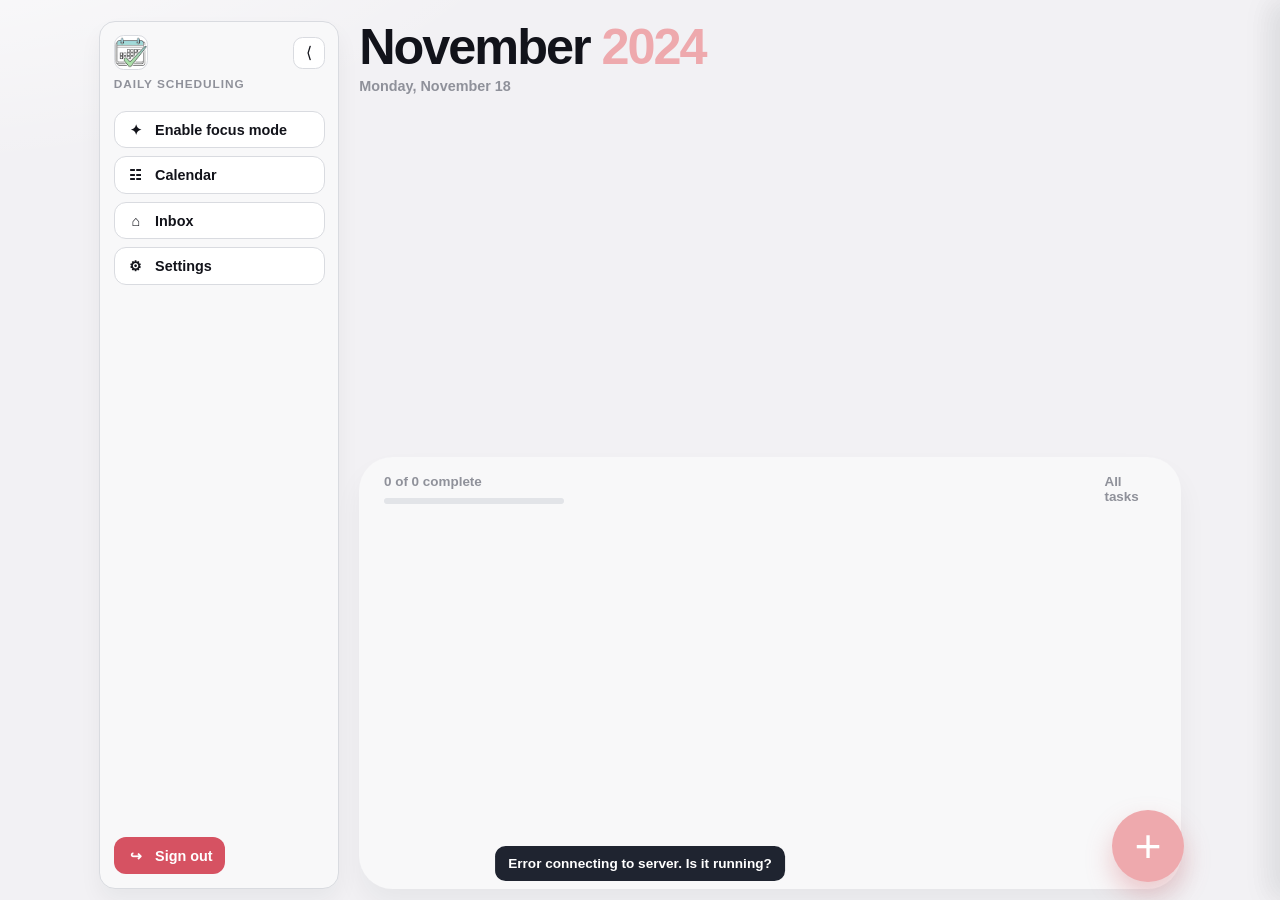
==== pages/index.html @ 512de4cc "Organize project structure and update app routing" ====
<!DOCTYPE html>
<html lang="en">

<head>
  <meta charset="UTF-8" />
  <meta name="viewport" content="width=device-width, initial-scale=1.0" />
  <title>Daily Scheduling</title>
  <link rel="stylesheet" href="/css/styles.css" />
</head>

<body>
  <main class="app" role="application" aria-label="Daily scheduling app">
    <aside class="desktop-sidebar" id="desktop-sidebar" aria-label="Desktop menu">
      <div class="desktop-top">
        <img class="desktop-logo" src="/assets/icons/logo.png" alt="Daily Scheduling logo" />
        <button class="desktop-collapse-btn" id="side-toggle" type="button" aria-label="Toggle sidebar"
          title="Toggle sidebar">
          ⟨
        </button>
      </div>
      <p class="desktop-eyebrow">Daily Scheduling</p>
      <p class="desktop-user" id="desktop-user"></p>
      <div class="desktop-actions">
        <button class="desktop-action" id="side-focus" type="button" title="Focus mode">
          <span class="desktop-action-icon">✦</span>
          <span class="desktop-action-label">Enable focus mode</span>
        </button>
        <button class="desktop-action" id="side-calendar" type="button" title="Calendar">
          <span class="desktop-action-icon">☷</span>
          <span class="desktop-action-label">Calendar</span>
        </button>
        <button class="desktop-action" id="side-inbox" type="button" title="Inbox">
          <span class="desktop-action-icon">⌂</span>
          <span class="desktop-action-label">Inbox</span>
        </button>
        <button class="desktop-action" id="side-settings" type="button" title="Settings">
          <span class="desktop-action-icon">⚙</span>
          <span class="desktop-action-label">Settings</span>
        </button>
      </div>
      <div class="desktop-footer">
        <button class="desktop-action danger" id="side-signout" type="button" title="Sign out">
          <span class="desktop-action-icon">↪</span>
          <span class="desktop-action-label">Sign out</span>
        </button>
      </div>
    </aside>

    <section class="month-strip">
      <div class="title-row">
        <div>
          <h1><span id="month-name">November</span> <span id="month-year" class="accent">2024</span></h1>
          <p class="date-caption" id="date-caption">Monday, November 18</p>
          <div class="auth-row">
            <button class="auth-btn" id="btn-auth" type="button">Sign in with Google</button>
            <span class="auth-user" id="auth-user"></span>
          </div>
        </div>
        <button class="mobile-menu-btn" id="btn-mobile-menu" type="button" aria-label="Open menu">☰</button>
        <nav class="top-actions" aria-label="Top actions">
          <button class="top-btn" id="btn-focus" type="button" aria-label="Toggle focus mode"
            title="Focus mode">✦</button>
          <button class="top-btn" id="btn-calendar" type="button" aria-label="Open calendar panel"
            title="Calendar">☷</button>
          <button class="top-btn" id="btn-inbox" type="button" aria-label="Open inbox panel" title="Inbox">⌂</button>
          <button class="top-btn" id="btn-settings" type="button" aria-label="Open settings panel"
            title="Settings">⚙</button>
        </nav>
      </div>
      <div class="week-row" id="week-row" aria-label="Week days"></div>
    </section>

    <section class="board">
      <header class="board-header">
        <div class="header-info">
          <p id="task-counter">0 of 0 complete</p>
          <div class="progress-bar-bg">
            <div class="progress-bar-fill" id="progress-fill" style="width: 0%"></div>
          </div>
        </div>
        <p id="view-label">All tasks</p>
      </header>

      <div class="quick-list" id="quick-list" aria-label="Pinned tasks"></div>

      <div class="event-list" id="event-list" aria-label="Daily timeline"></div>
      <p class="empty-state" id="empty-state" hidden>No tasks yet. Tap + to add one.</p>
    </section>

    <button class="fab" id="add-task" type="button" aria-label="Add task">+</button>

    <aside class="sheet hidden mobile-menu-sheet" id="mobile-menu" role="dialog" aria-modal="true"
      aria-labelledby="mobile-menu-title">
      <header class="sheet-header">
        <h2 id="mobile-menu-title">Menu</h2>
        <button class="text-btn" id="close-mobile-menu" type="button" aria-label="Close menu">Close</button>
      </header>
      <p class="mobile-user" id="mobile-menu-user"></p>
      <div class="mobile-menu-actions">
        <button class="mobile-menu-action" id="menu-focus" type="button">Focus mode</button>
        <button class="mobile-menu-action" id="menu-calendar" type="button">Calendar</button>
        <button class="mobile-menu-action" id="menu-inbox" type="button">Inbox</button>
        <button class="mobile-menu-action" id="menu-settings" type="button">Settings</button>
        <button class="mobile-menu-action danger" id="menu-signout" type="button">Sign out</button>
      </div>
    </aside>

    <section class="calendar-popover hidden" id="calendar-popover" aria-label="Calendar panel">
      <header>
        <h2>Jump To Day</h2>
        <button class="text-btn" id="close-calendar" type="button">Close</button>
      </header>
      <div class="calendar-jump">
        <label for="jump-date">Pick date</label>
        <input id="jump-date" type="date" />
        <button class="text-btn" id="jump-today" type="button">Today</button>
      </div>
      <div class="calendar-days" id="calendar-days"></div>
    </section>

    <aside class="sheet hidden" id="inbox-sheet" role="dialog" aria-modal="true" aria-labelledby="inbox-title">
      <header class="sheet-header">
        <h2 id="inbox-title">Inbox</h2>
        <button class="text-btn" id="close-inbox" type="button" aria-label="Close inbox">Close</button>
      </header>
      <div class="sheet-content" id="inbox-content"></div>
    </aside>

    <section class="modal hidden" id="settings-modal" role="dialog" aria-modal="true" aria-labelledby="settings-title">
      <header class="modal-header">
        <h2 id="settings-title">Settings</h2>
        <button class="icon-btn" id="close-settings" type="button" aria-label="Close settings">×</button>
      </header>
      <label class="toggle-row" for="compact-toggle">
        <span>Compact timeline</span>
        <input id="compact-toggle" type="checkbox" />
      </label>
      <label class="toggle-row" for="dark-mode-toggle">
        <span>Dark Mode</span>
        <input id="dark-mode-toggle" type="checkbox" />
      </label>
      <div class="modal-actions">
        <button class="secondary" id="clear-completed" type="button">Clear Completed (Day)</button>
        <button class="danger" id="reset-app" type="button">Reset My Data</button>
      </div>
    </section>

    <section class="modal hidden" id="task-modal" role="dialog" aria-modal="true" aria-labelledby="task-modal-title">
      <form id="task-form" novalidate>
        <header class="modal-header">
          <h2 id="task-modal-title">Add Task</h2>
          <button class="icon-btn" id="close-task" type="button" aria-label="Close task form">×</button>
        </header>

        <input id="task-id" type="hidden" />

        <label class="field" for="task-name">
          <span>Task Title</span>
          <input id="task-name" type="text" maxlength="70" required placeholder="Enter task title" />
        </label>

        <div class="field-grid">
          <label class="field" for="task-date">
            <span>Date</span>
            <input id="task-date" type="date" required />
          </label>
          <label class="field" for="task-icon">
            <span>Icon</span>
            <select id="task-icon"></select>
          </label>
        </div>

        <div class="field-grid">
          <label class="field" for="task-start">
            <span>Start</span>
            <input id="task-start" type="time" required />
          </label>
          <label class="field" for="task-end">
            <span>End</span>
            <input id="task-end" type="time" required />
          </label>
        </div>

        <label class="field" for="task-color">
          <span>Color</span>
          <select id="task-color"></select>
        </label>

        <label class="field" for="task-notes">
          <span>Notes (Optional)</span>
          <textarea id="task-notes" rows="3" maxlength="160" placeholder="Add notes"></textarea>
        </label>

        <p class="form-error" id="task-form-error"></p>

        <div class="modal-actions">
          <button class="danger hidden" id="delete-task" type="button">Delete</button>
          <button class="secondary" id="cancel-task" type="button">Cancel</button>
          <button class="primary" id="save-task" type="submit">Save</button>
        </div>
      </form>
    </section>
  </main>

  <div class="backdrop hidden" id="backdrop"></div>
  <div class="toast" id="toast" role="status" aria-live="polite"></div>

  <script src="/js/app.js"></script>
</body>

</html>
---- css/styles.css ----
:root {
  --app-max: 540px;
  --bg: #f2f1f4;
  --panel: #f8f8f9;
  --text: #12131a;
  --muted: #8f919a;
  --line: #e2e4e8;
  --coral: #eea9ad;
  --coral-soft: #f7dde0;
  --blue: #6f91b3;
  --blue-soft: #d9e7f4;
  --ink-blue: #2e5d8a;
  --green: #95bf79;
  --green-soft: #e7f2de;
  --plum: #9b4f75;
  --plum-soft: #f2deea;
  --cloud: #eceff2;
  --border: #d9dbe0;
  --shadow-color: rgba(26, 30, 38, 0.05);
}

.dark-mode {
  --bg: #12131a;
  --panel: #1c1e26;
  --text: #e2e4e8;
  --muted: #8f919a;
  --line: #2e3038;
  --coral: #e57373;
  /* Slightly brighter for dark mode */
  --coral-soft: #3e2729;
  --blue: #64b5f6;
  --blue-soft: #1a2733;
  --ink-blue: #90caf9;
  --green: #81c784;
  --green-soft: #1e3322;
  --plum: #ba68c8;
  --plum-soft: #331e28;
  --cloud: #23252e;
  --border: #2e3038;
  --shadow-color: rgba(0, 0, 0, 0.3);
}

* {
  box-sizing: border-box;
}

@keyframes fadeIn {
  from {
    opacity: 0;
  }

  to {
    opacity: 1;
  }
}

@keyframes slideInUp {
  from {
    opacity: 0;
    transform: translateY(10px);
  }

  to {
    opacity: 1;
    transform: translateY(0);
  }
}

@keyframes slideInRight {
  from {
    opacity: 0;
    transform: translateX(10px);
  }

  to {
    opacity: 1;
    transform: translateX(0);
  }
}

html,
body {
  height: 100%;
}

body {
  margin: 0;
  display: flex;
  justify-content: center;
  color: var(--text);
  background: var(--bg);
  /* Optional: Add a subtle gradient only in light mode if desired, or use a variable for the gradient */
  background-image: var(--bg-image, radial-gradient(84rem 38rem at -12% -18%, #ffffff 0%, transparent 55%), radial-gradient(45rem 30rem at 130% -10%, #f9e8ea 0%, transparent 56%));
  font-family: "Avenir Next", "SF Pro Display", "Trebuchet MS", sans-serif;
  transition: background 0.3s ease, color 0.3s ease;
}

.dark-mode body {
  --bg-image: none;
}

.app {
  width: min(100%, var(--app-max));
  min-height: 100dvh;
  padding: clamp(1rem, 3vw, 1.3rem) clamp(0.75rem, 3vw, 1.2rem) 6rem;
  position: relative;
}

.desktop-sidebar {
  display: none;
}

.desktop-top {
  display: flex;
  align-items: center;
  justify-content: space-between;
  gap: 0.6rem;
  margin-bottom: 0.45rem;
}

.desktop-logo {
  width: 2.15rem;
  height: 2.15rem;
  object-fit: contain;
  border-radius: 0.6rem;
  background: #fff;
  border: 1px solid var(--border);
}

.desktop-collapse-btn {
  width: 2rem;
  height: 2rem;
  border: 1px solid var(--border);
  border-radius: 0.6rem;
  background: #fff;
  color: var(--text);
  font: inherit;
  font-size: 1rem;
  line-height: 1;
  cursor: pointer;
}

.desktop-eyebrow {
  margin: 0;
  font-size: 0.74rem;
  letter-spacing: 0.08em;
  text-transform: uppercase;
  color: var(--muted);
  font-weight: 700;
}

.desktop-user {
  margin: 0.45rem 0 0.8rem;
  color: var(--text);
  font-size: 0.9rem;
  font-weight: 700;
  overflow-wrap: anywhere;
}

.desktop-actions {
  display: grid;
  gap: 0.52rem;
}

.desktop-action {
  border: 1px solid var(--border);
  border-radius: 0.75rem;
  padding: 0.6rem 0.72rem;
  background: #fff;
  color: var(--text);
  text-align: left;
  font: inherit;
  font-size: 0.9rem;
  font-weight: 700;
  cursor: pointer;
  display: flex;
  align-items: center;
  gap: 0.6rem;
}

.desktop-action-icon {
  width: 1.2rem;
  display: inline-flex;
  justify-content: center;
  flex: 0 0 auto;
}

.desktop-action-label {
  display: inline;
}

.desktop-action.active {
  border-color: var(--coral);
  background: var(--coral-soft);
}

.desktop-action.danger {
  border-color: transparent;
  background: #d65262;
  color: #fff;
}

.desktop-action:disabled {
  opacity: 0.45;
  cursor: not-allowed;
}

.desktop-footer {
  margin-top: auto;
  padding-top: 0.55rem;
}

.month-strip {
  margin-bottom: 0.9rem;
}

.title-row {
  display: flex;
  align-items: start;
  justify-content: space-between;
  gap: 0.8rem;
}

h1 {
  margin: 0;
  font-size: clamp(2rem, 8vw, 3.15rem);
  line-height: 1.02;
  letter-spacing: -0.04em;
  font-weight: 800;
}

h1 .accent {
  color: var(--coral);
  font-weight: 700;
}

.date-caption {
  margin: 0.35rem 0 0;
  color: var(--muted);
  font-size: 0.9rem;
  font-weight: 600;
}

.auth-row {
  display: none;
}

.auth-btn {
  border: 1px solid var(--border);
  border-radius: 999px;
  background: #fff;
  color: var(--text);
  font: inherit;
  font-size: 0.75rem;
  font-weight: 700;
  padding: 0.28rem 0.72rem;
  cursor: pointer;
}

.auth-user {
  font-size: 0.78rem;
  color: var(--muted);
  font-weight: 600;
  max-width: 14rem;
  overflow: hidden;
  text-overflow: ellipsis;
  white-space: nowrap;
}

.top-actions {
  display: none;
}

.mobile-menu-btn {
  display: none;
  width: 2.3rem;
  height: 2.3rem;
  border-radius: 50%;
  border: 0;
  background: transparent;
  color: var(--coral);
  font-size: 1.35rem;
  line-height: 1;
  cursor: pointer;
}

.mobile-menu-btn.active {
  background: rgba(238, 169, 173, 0.18);
}

.top-btn {
  width: 2.3rem;
  height: 2.3rem;
  border-radius: 50%;
  border: 0;
  background: transparent;
  color: var(--coral);
  font-size: 1.25rem;
  cursor: pointer;
}

.top-btn:hover,
.top-btn.active {
  background: rgba(238, 169, 173, 0.18);
}

.week-row {
  margin-top: 0.75rem;
  display: grid;
  grid-template-columns: repeat(7, minmax(0, 1fr));
  gap: 0.25rem;
}

.day-btn {
  border: 0;
  background: transparent;
  color: var(--text);
  font: inherit;
  cursor: pointer;
  display: grid;
  justify-items: center;
  gap: 0.25rem;
  padding: 0.2rem 0;
}

.day-btn .weekday {
  font-size: 0.85rem;
  color: var(--muted);
}

.day-btn .date {
  width: 2.55rem;
  height: 2.55rem;
  border-radius: 50%;
  box-shadow: 0 4px 12px rgba(0, 0, 0, 0.15);
  transition: transform 0.2s ease, background 0.2s ease;
}

.day-btn:active .date {
  transform: scale(0.92);
}

.day-btn.active .date {
  background: var(--coral);
  color: #fff;
}

.board {
  background: var(--panel);
  border-radius: 2.1rem;
  padding: 1.05rem 0.2rem 1.4rem;
  box-shadow: 0 16px 28px var(--shadow-color);
  transition: background 0.3s ease, box-shadow 0.3s ease;
}

.board-header {
  display: flex;
  justify-content: space-between;
  align-items: center;
  padding: 0 1rem 0.55rem;
}

.header-info {
  display: flex;
  flex-direction: column;
  gap: 0.35rem;
  width: 100%;
}

.board-header p {
  margin: 0;
  font-size: 0.84rem;
  color: var(--muted);
  font-weight: 600;
}

.progress-bar-bg {
  width: 100%;
  height: 0.4rem;
  background: var(--line);
  border-radius: 1rem;
  overflow: hidden;
  margin-top: 0.2rem;
  max-width: 180px;
}

.progress-bar-fill {
  height: 100%;
  background: var(--coral);
  border-radius: 1rem;
  transition: width 0.4s cubic-bezier(0.25, 0.8, 0.25, 1);
}

.quick-list {
  display: flex;
  gap: 0.8rem;
  overflow-x: auto;
  padding: 0 0.8rem 1rem;
}

.quick-list::-webkit-scrollbar {
  display: none;
}

.quick-card {
  min-width: 6rem;
  flex: 0 0 auto;
  position: relative;
  display: flex;
  flex-direction: column;
  align-items: center;
}

.quick-day-label {
  position: absolute;
  top: -0.2rem;
  right: -0.2rem;
  background: var(--text);
  color: var(--bg);
  font-size: 0.65rem;
  font-weight: 800;
  padding: 0.15rem 0.4rem;
  border-radius: 0.8rem;
  box-shadow: 0 2px 6px rgba(0, 0, 0, 0.1);
  z-index: 2;
}

.quick-icon {
  width: 4.15rem;
  height: 4.15rem;
  border-radius: 50%;
  border: 0;
  display: grid;
  place-items: center;
  font-size: 1.65rem;
  color: #fff;
  cursor: pointer;
  transition: transform 0.2s cubic-bezier(0.34, 1.56, 0.64, 1), box-shadow 0.2s ease;
}

.quick-icon:hover {
  transform: translateY(-4px) scale(1.05);
  box-shadow: 0 8px 16px rgba(0, 0, 0, 0.15);
}

.quick-icon:active {
  transform: translateY(-2px) scale(1.02);
}

.quick-icon.coral {
  background: var(--coral);
}

.quick-icon.blue {
  background: var(--blue);
}

.quick-icon.green {
  background: var(--green);
}

.quick-icon.ink-blue {
  background: var(--ink-blue);
}

.quick-icon.plum {
  background: var(--plum);
}

.quick-icon.gray {
  background: #c6c9cf;
}

.quick-card p {
  margin: 0.5rem 0 0;
  font-size: 0.85rem;
  line-height: 1.2;
  font-weight: 700;
  transition: color 0.2s ease;
}

.quick-card:hover p {
  color: var(--coral);
}

.event-list {
  display: grid;
  gap: 0;
  padding-right: 0.15rem;
}

.event {
  display: grid;
  grid-template-columns: minmax(4.3rem, 5.2rem) minmax(4.8rem, 5.7rem) 1fr 2.5rem;
  column-gap: 0.25rem;
  align-items: center;
  min-height: var(--row-h, 8.5rem);
  animation: slideInUp 0.3s ease-out backwards;
  transition: all 0.3s cubic-bezier(0.25, 0.8, 0.25, 1);
}

.event.short {
  --row-h: 8.2rem;
}

.event.medium {
  --row-h: 10rem;
}

.event.long {
  --row-h: 12.6rem;
}

.event.xl {
  --row-h: 18.5rem;
}

.event-list.compact .event.short {
  --row-h: 6.4rem;
}

.event-list.compact .event.medium {
  --row-h: 7.4rem;
}

.event-list.compact .event.long {
  --row-h: 9.2rem;
}

.event-list.compact .event.xl {
  --row-h: 13rem;
}

.time-stack {
  height: 100%;
  padding-left: 0.25rem;
  display: flex;
  flex-direction: column;
  justify-content: space-between;
  color: var(--muted);
  font-size: 0.87rem;
  font-weight: 500;
}

.time-stack strong {
  color: var(--text);
  font-weight: 800;
}

.track {
  height: 100%;
  position: relative;
  display: flex;
  align-items: center;
  justify-content: center;
}

.track::before {
  content: "";
  position: absolute;
  left: 50%;
  top: -0.45rem;
  bottom: -0.45rem;
  width: 0.2rem;
  border-radius: 999px;
  background: var(--line);
  transform: translateX(-50%);
}

.event:first-child .track::before {
  top: 50%;
}

.event:last-child .track::before {
  bottom: 50%;
}

.task-node {
  width: var(--node-w, 4.6rem);
  height: var(--node-h, 4.6rem);
  border-radius: var(--node-r, 50%);
  position: relative;
  z-index: 1;
  display: grid;
  place-items: center;
  font-size: 1.8rem;
  font-weight: 700;
  box-shadow: 0 8px 20px -4px var(--shadow-color);
  transition: transform 0.2s cubic-bezier(0.34, 1.56, 0.64, 1), box-shadow 0.2s ease;
}

.task-node.circle {
  --node-w: 4.5rem;
  --node-h: 4.5rem;
  --node-r: 50%;
}

.task-node.medium-capsule {
  --node-w: 4.5rem;
  --node-h: 7.7rem;
  --node-r: 2.3rem;
}

.task-node.long-capsule {
  --node-w: 4.5rem;
  --node-h: 11.2rem;
  --node-r: 2.3rem;
}

.task-node.xl-capsule {
  --node-w: 4.5rem;
  --node-h: 16.2rem;
  --node-r: 2.3rem;
}

.event-list.compact .task-node.circle {
  --node-w: 3.55rem;
  --node-h: 3.55rem;
}

.event-list.compact .task-node.medium-capsule {
  --node-w: 3.55rem;
  --node-h: 5.4rem;
}

.event-list.compact .task-node.long-capsule {
  --node-w: 3.55rem;
  --node-h: 7.25rem;
}

.event-list.compact .task-node.xl-capsule {
  --node-w: 3.55rem;
  --node-h: 10.7rem;
}

.task-node[data-color="coral"] {
  background: var(--coral-soft);
  color: #b35d67;
}

.task-node[data-color="blue"] {
  background: linear-gradient(180deg, #7395b7 0%, #6d8db0 60%, #e9edf2 61%, #e9edf2 100%);
  color: #ffffff;
}

.task-node[data-color="ink-blue"] {
  background: var(--blue-soft);
  color: var(--ink-blue);
}

.task-node[data-color="green"] {
  background: var(--green-soft);
  color: var(--green);
}

.task-node[data-color="plum"] {
  background: var(--plum-soft);
  color: var(--plum);
}

.task-node[data-color="gray"] {
  background: var(--cloud);
  color: #8490a0;
}

.details {
  align-self: center;
  display: grid;
  gap: 0.1rem;
  min-width: 0;
}

.details .meta {
  margin: 0;
  font-size: 0.9rem;
  color: var(--muted);
  font-weight: 500;
}

.details h2 {
  margin: 0;
  font-size: clamp(1rem, 3.3vw, 1.05rem);
  line-height: 1.2;
  letter-spacing: -0.01em;
  overflow-wrap: anywhere;
}

.task-note {
  margin: 0.22rem 0 0;
  font-size: 0.8rem;
  color: var(--muted);
  overflow: hidden;
  text-overflow: ellipsis;
  white-space: nowrap;
}

.task-tools {
  margin-top: 0.32rem;
  display: flex;
  gap: 0.45rem;
}

.tool-btn {
  border: 0;
  background: transparent;
  color: #73757e;
  font-size: 0.78rem;
  font-weight: 700;
  padding: 0;
  cursor: pointer;
}

.tool-btn:hover {
  color: var(--ink-blue);
}

.status-ring {
  width: 2.05rem;
  height: 2.05rem;
  border-radius: 50%;
  border: 0.16rem solid var(--line);
  background: transparent;
  cursor: pointer;
  justify-self: center;
  position: relative;
}

.status-ring[data-color="coral"] {
  border-color: var(--coral);
}

.status-ring[data-color="blue"] {
  border-color: var(--blue);
}

.status-ring[data-color="ink-blue"] {
  border-color: var(--ink-blue);
}

.status-ring[data-color="green"] {
  border-color: var(--green);
}

.status-ring[data-color="plum"] {
  border-color: var(--plum);
}

.status-ring[data-color="gray"] {
  border-color: #9ea7b2;
}

.status-ring.is-complete {
  background: currentColor;
}

.status-ring[data-color="coral"].is-complete {
  color: var(--coral);
}

.status-ring[data-color="blue"].is-complete {
  color: var(--blue);
}

.status-ring[data-color="ink-blue"].is-complete {
  color: var(--ink-blue);
}

.status-ring[data-color="green"].is-complete {
  color: var(--green);
}

.status-ring[data-color="plum"].is-complete {
  color: var(--plum);
}

.status-ring[data-color="gray"].is-complete {
  color: #9ea7b2;
}

.status-ring.is-complete::after {
  content: "";
  position: absolute;
  inset: 0.36rem;
  border-radius: 50%;
  background: var(--panel);
}

.event.done .details h2 {
  text-decoration: line-through;
  color: #7d7f88;
}

.event.done .details .meta,
.event.done .task-note {
  color: #b1b3ba;
}

.empty-state {
  margin: 3rem 0 1rem;
  text-align: center;
  color: var(--muted);
  font-weight: 600;
  padding: 2rem;
  background: rgba(255, 255, 255, 0.03);
  border-radius: 1rem;
  border: 2px dashed var(--line);
}

.fab {
  width: 4.5rem;
  height: 4.5rem;
  border-radius: 50%;
  border: 0;
  background: var(--coral);
  color: #fff;
  font-size: 2.9rem;
  line-height: 1;
  cursor: pointer;
  position: fixed;
  right: max(1rem, calc((100vw - min(100vw, var(--app-max))) / 2 + 1rem));
  bottom: 1.1rem;
  box-shadow: 0 13px 26px rgba(211, 115, 123, 0.36);
  /* Keep colored shadow for FAB */
  transition: transform 0.2s ease, box-shadow 0.2s ease;
}

.calendar-popover {
  position: absolute;
  right: 0.6rem;
  top: clamp(5.8rem, 21vw, 7.3rem);
  width: min(21rem, calc(100% - 1rem));
  padding: 0.85rem 0.8rem;
  border-radius: 1rem;
  background: #ffffff;
  border: 1px solid var(--border);
  box-shadow: 0 18px 30px var(--shadow-color);
  z-index: 24;
  animation: fadeIn 0.15s ease-out;
  transform-origin: top right;
  transition: transform 0.2s ease, opacity 0.2s ease;
}

.calendar-popover.hidden {
  display: none;
  /* simple helper, app.js toggles class hidden */
}

.calendar-popover header {
  display: flex;
  justify-content: space-between;
  align-items: center;
  margin-bottom: 0.6rem;
}

.calendar-jump {
  display: grid;
  grid-template-columns: 1fr auto;
  gap: 0.5rem 0.6rem;
  align-items: center;
  margin-bottom: 0.7rem;
}

.calendar-jump label {
  font-size: 0.8rem;
  color: var(--muted);
  font-weight: 600;
}

.calendar-jump input {
  border: 1px solid var(--border);
  border-radius: 0.7rem;
  padding: 0.45rem 0.55rem;
  font: inherit;
  grid-column: 1 / 2;
}

.calendar-jump .text-btn {
  grid-column: 2 / 3;
  justify-self: end;
}

.calendar-popover h2 {
  margin: 0;
  font-size: 1rem;
}

.calendar-days {
  display: grid;
  gap: 0.42rem;
}

.calendar-day-btn {
  border: 1px solid var(--border);
  border-radius: 0.72rem;
  padding: 0.54rem 0.6rem;
  background: #fff;
  color: var(--text);
  display: flex;
  justify-content: space-between;
  align-items: center;
  font-weight: 600;
  cursor: pointer;
}

.calendar-day-btn.active {
  border-color: var(--coral);
  background: var(--coral-soft);
}

.calendar-day-btn span {
  color: var(--muted);
  font-size: 0.78rem;
  font-weight: 500;
}

.sheet {
  position: fixed;
  top: 0;
  right: 0;
  width: min(24rem, 92vw);
  height: 100dvh;
  background: #fff;
  padding: 1rem;
  border-left: 1px solid var(--border);
  box-shadow: -12px 0 28px var(--shadow-color);
  z-index: 45;
  overflow-y: auto;
  transition: transform 0.3s cubic-bezier(0.16, 1, 0.3, 1);
  transform: translateX(0);
}

.sheet.hidden {
  transform: translateX(100%);
  display: block !important;
  /* Override display:none from generic hidden class if present, rely on transform */
}

.sheet-header {
  display: flex;
  justify-content: space-between;
  align-items: center;
  margin-bottom: 0.8rem;
}

.sheet-header h2 {
  margin: 0;
  font-size: 1.1rem;
}

.sheet-content h3 {
  font-size: 0.92rem;
  margin: 0.9rem 0 0.4rem;
}

.sheet-content ul {
  margin: 0;
  padding: 0;
  list-style: none;
  display: grid;
  gap: 0.4rem;
}

.sheet-content li {
  border: 1px solid var(--border);
  border-radius: 0.7rem;
  padding: 0.5rem 0.6rem;
  font-size: 0.88rem;
}

.sheet-summary {
  margin: 0;
  color: var(--muted);
  font-size: 0.88rem;
}

.mobile-menu-sheet {
  width: min(20rem, 90vw);
}

.mobile-user {
  margin: 0 0 0.75rem;
  color: var(--muted);
  font-size: 0.85rem;
  font-weight: 600;
  overflow-wrap: anywhere;
}

.mobile-menu-actions {
  display: grid;
  gap: 0.5rem;
}

.mobile-menu-action {
  border: 1px solid var(--border);
  border-radius: 0.72rem;
  padding: 0.65rem 0.72rem;
  background: #fff;
  color: var(--text);
  text-align: left;
  font: inherit;
  font-size: 0.92rem;
  font-weight: 700;
  cursor: pointer;
}

.mobile-menu-action.danger {
  border-color: transparent;
  background: #d65262;
  color: #fff;
}

.mobile-menu-action:disabled {
  opacity: 0.45;
  cursor: not-allowed;
}

.modal {
  position: fixed;
  left: 50%;
  top: 50%;
  transform: translate(-50%, -50%);
  width: min(27rem, 92vw);
  max-height: 90dvh;
  overflow-y: auto;
  background: #fff;
  border-radius: 1.1rem;
  border: 1px solid var(--border);
  padding: 0.95rem;
  padding: 0.95rem;
  z-index: 50;
  transition: opacity 0.2s ease, transform 0.2s ease;
  transform: translate(-50%, -50%) scale(1);
  opacity: 1;
}

.modal.hidden {
  display: block !important;
  pointer-events: none;
  opacity: 0;
  transform: translate(-50%, -48%) scale(0.96);
}

.modal-header {
  display: flex;
  justify-content: space-between;
  align-items: center;
  margin-bottom: 0.75rem;
}

.modal-header h2 {
  margin: 0;
  font-size: 1.1rem;
}

.field {
  display: grid;
  gap: 0.35rem;
  margin-bottom: 0.6rem;
}

.field span {
  font-size: 0.82rem;
  color: var(--muted);
  font-weight: 600;
}

.field input,
.field select,
.field textarea {
  width: 100%;
  border: 1px solid var(--border);
  border-radius: 0.68rem;
  background: #fff;
  font: inherit;
  color: var(--text);
  padding: 0.58rem 0.64rem;
}

.field textarea {
  resize: vertical;
  min-height: 4rem;
}

.field-grid {
  display: grid;
  grid-template-columns: 1fr 1fr;
  gap: 0.55rem;
}

.toggle-row {
  margin-bottom: 0.8rem;
  padding: 0.5rem 0.65rem;
  border: 1px solid var(--border);
  border-radius: 0.72rem;
  display: flex;
  justify-content: space-between;
  align-items: center;
  font-weight: 600;
}

.toggle-row input {
  width: 1.1rem;
  height: 1.1rem;
}

.modal-actions {
  display: flex;
  justify-content: flex-end;
  gap: 0.55rem;
  flex-wrap: wrap;
}

.modal-actions button,
.text-btn,
.icon-btn {
  border: 1px solid var(--border);
  border-radius: 0.7rem;
  padding: 0.48rem 0.7rem;
  background: #fff;
  color: var(--text);
  font: inherit;
  font-weight: 600;
  cursor: pointer;
}

.icon-btn {
  width: 2rem;
  height: 2rem;
  padding: 0;
  border-radius: 50%;
}

.text-btn {
  padding: 0.32rem 0.55rem;
}

.modal-actions .primary {
  border-color: transparent;
  background: var(--ink-blue);
  color: #fff;
}

.modal-actions .secondary {
  background: #f4f6f8;
}

.modal-actions .danger {
  border-color: transparent;
  background: #d65262;
  color: #fff;
}

.form-error {
  margin: 0.1rem 0 0.6rem;
  min-height: 1rem;
  color: #c03a49;
  font-size: 0.82rem;
  font-weight: 600;
}

.backdrop {
  position: fixed;
  inset: 0;
  background: rgba(19, 20, 25, 0.4);
  backdrop-filter: blur(4px);
  -webkit-backdrop-filter: blur(4px);
  z-index: 40;
}

.toast {
  position: fixed;
  left: 50%;
  bottom: 1.2rem;
  transform: translateX(-50%) translateY(140%);
  background: #1f2430;
  color: #fff;
  padding: 0.62rem 0.82rem;
  border-radius: 0.66rem;
  font-size: 0.85rem;
  font-weight: 600;
  z-index: 70;
  transition: transform 180ms ease;
}

.toast.show {
  transform: translateX(-50%) translateY(0);
}

.hidden {
  display: none !important;
}

* {
  animation: none !important;
  transition: none !important;
}

@media (min-width: 860px) {
  :root {
    --app-max: 760px;
  }

  .app {
    padding-left: 1.5rem;
    padding-right: 1.5rem;
  }

  .board {
    padding-left: 0.55rem;
    padding-right: 0.55rem;
  }

  .event {
    grid-template-columns: 5rem 6rem 1fr 2.9rem;
  }

  .details h2 {
    font-size: 1.15rem;
  }
}

@media (min-width: 1080px) {
  :root {
    --app-max: 1120px;
  }

  .app {
    display: grid;
    grid-template-columns: 240px minmax(0, 1fr);
    column-gap: 1.25rem;
    align-content: start;
    padding-left: 1.2rem;
    padding-right: 1.2rem;
  }

  .desktop-sidebar {
    display: block;
    grid-column: 1;
    grid-row: 1 / span 2;
    align-self: start;
    position: sticky;
    top: 1rem;
    background: var(--panel);
    border: 1px solid var(--border);
    border-radius: 1rem;
    padding: 0.85rem;
    box-shadow: 0 12px 22px var(--shadow-color);
    min-height: calc(100dvh - 2rem);
    display: flex;
    flex-direction: column;
  }

  .month-strip,
  .board {
    grid-column: 2;
  }

  .app.sidebar-collapsed {
    grid-template-columns: 88px minmax(0, 1fr);
  }

  .app.sidebar-collapsed .desktop-sidebar {
    align-items: center;
    padding-left: 0.55rem;
    padding-right: 0.55rem;
  }

  .app.sidebar-collapsed .desktop-top {
    flex-direction: column;
    width: 100%;
  }

  .app.sidebar-collapsed .desktop-eyebrow,
  .app.sidebar-collapsed .desktop-user,
  .app.sidebar-collapsed .desktop-action-label {
    display: none;
  }

  .app.sidebar-collapsed .desktop-action {
    justify-content: center;
    padding-left: 0.5rem;
    padding-right: 0.5rem;
  }

  .app.sidebar-collapsed .desktop-footer {
    width: 100%;
  }
}

@media (max-width: 460px) {
  .mobile-menu-btn {
    width: 2.1rem;
    height: 2.1rem;
    font-size: 1.2rem;
  }

  .event {
    grid-template-columns: 4.05rem 4.65rem 1fr 2.3rem;
  }

  .time-stack {
    font-size: 0.78rem;
  }

  .details .meta {
    font-size: 0.81rem;
  }

  .status-ring {
    width: 1.85rem;
    height: 1.85rem;
  }

  .task-node.circle {
    --node-w: 4.05rem;
    --node-h: 4.05rem;
  }

  .task-node.medium-capsule {
    --node-w: 4.05rem;
    --node-h: 7rem;
  }

  .task-node.long-capsule {
    --node-w: 4.05rem;
    --node-h: 10.3rem;
  }

  .task-node.xl-capsule {
    --node-w: 4.05rem;
    --node-h: 14.8rem;
  }
}

@media (max-width: 1079px) {
  .mobile-menu-btn {
    display: grid;
    place-items: center;
  }
}

@media (max-width: 350px) {
  .day-btn .weekday {
    font-size: 0.74rem;
  }

  .day-btn .date {
    width: 2.2rem;
    height: 2.2rem;
    font-size: 0.95rem;
  }
}
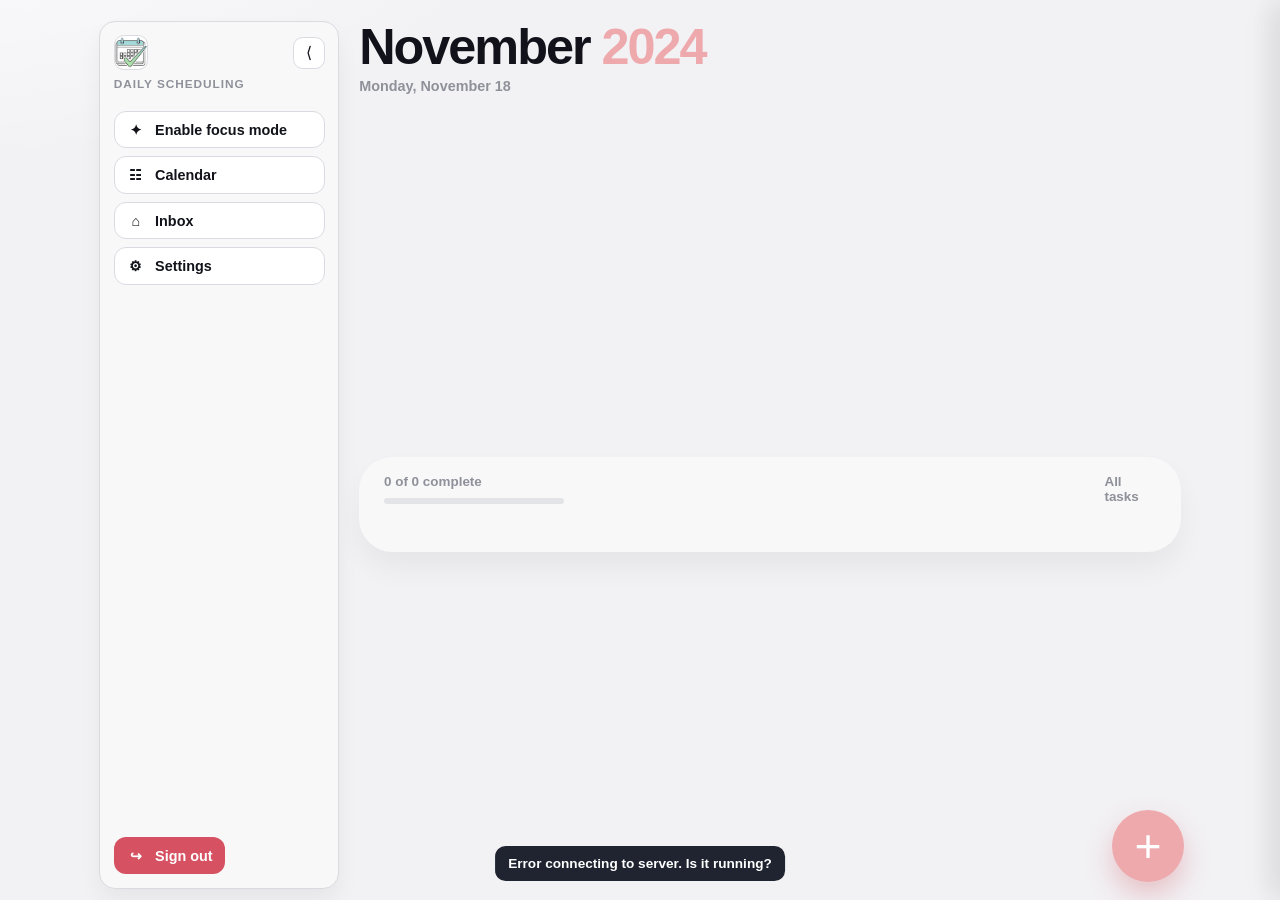
==== commit 5001ed19: "fox home css issue and hamburger mobile menu" ====
--- a/pages/index.html
+++ b/pages/index.html
@@ -5,6 +5,8 @@
   <meta charset="UTF-8" />
   <meta name="viewport" content="width=device-width, initial-scale=1.0" />
   <title>Daily Scheduling</title>
+  <link rel="icon" href="/assets/icons/logo.png" type="image/png" />
+  <link rel="apple-touch-icon" href="/assets/icons/logo.png" />
   <link rel="stylesheet" href="/css/styles.css" />
 </head>
 
@@ -90,18 +92,44 @@
     <button class="fab" id="add-task" type="button" aria-label="Add task">+</button>
 
     <aside class="sheet hidden mobile-menu-sheet" id="mobile-menu" role="dialog" aria-modal="true"
-      aria-labelledby="mobile-menu-title">
-      <header class="sheet-header">
-        <h2 id="mobile-menu-title">Menu</h2>
-        <button class="text-btn" id="close-mobile-menu" type="button" aria-label="Close menu">Close</button>
-      </header>
-      <p class="mobile-user" id="mobile-menu-user"></p>
-      <div class="mobile-menu-actions">
-        <button class="mobile-menu-action" id="menu-focus" type="button">Focus mode</button>
-        <button class="mobile-menu-action" id="menu-calendar" type="button">Calendar</button>
-        <button class="mobile-menu-action" id="menu-inbox" type="button">Inbox</button>
-        <button class="mobile-menu-action" id="menu-settings" type="button">Settings</button>
-        <button class="mobile-menu-action danger" id="menu-signout" type="button">Sign out</button>
+      aria-labelledby="mobile-menu-name">
+      <header class="mobile-menu-header">
+        <img class="mobile-menu-avatar" id="mobile-menu-avatar" src="/assets/icons/logo.png" alt="User avatar" />
+        <div class="mobile-menu-profile">
+          <p class="mobile-menu-name" id="mobile-menu-name">Welcome</p>
+          <p class="mobile-menu-email" id="mobile-menu-email"></p>
+        </div>
+        <button class="icon-btn mobile-menu-close" id="close-mobile-menu" type="button"
+          aria-label="Close menu">×</button>
+      </header>
+      <nav class="mobile-menu-nav">
+        <button class="mobile-menu-item" id="menu-dashboard" type="button">
+          <span class="mobile-menu-icon">⌂</span>
+          <span>Dashboard</span>
+        </button>
+        <button class="mobile-menu-item" id="menu-focus" type="button">
+          <span class="mobile-menu-icon" id="menu-focus-icon">✦</span>
+          <span>Focus mode</span>
+        </button>
+        <button class="mobile-menu-item" id="menu-calendar" type="button">
+          <span class="mobile-menu-icon">☷</span>
+          <span>Calendar</span>
+        </button>
+        <button class="mobile-menu-item" id="menu-inbox" type="button">
+          <span class="mobile-menu-icon">⌂</span>
+          <span>Inbox</span>
+        </button>
+      </nav>
+      <div class="mobile-menu-divider"></div>
+      <div class="mobile-menu-footer">
+        <button class="mobile-menu-item" id="menu-settings" type="button">
+          <span class="mobile-menu-icon">⚙</span>
+          <span>Settings</span>
+        </button>
+        <button class="mobile-menu-item danger" id="menu-signout" type="button">
+          <span class="mobile-menu-icon">↪</span>
+          <span>Sign out</span>
+        </button>
       </div>
     </aside>
 
--- a/css/styles.css
+++ b/css/styles.css
@@ -977,41 +977,105 @@
   width: min(20rem, 90vw);
 }
 
-.mobile-user {
-  margin: 0 0 0.75rem;
+.mobile-menu-header {
+  display: flex;
+  align-items: center;
+  gap: 0.7rem;
+  margin-bottom: 1rem;
+}
+
+.mobile-menu-avatar {
+  width: 3.1rem;
+  height: 3.1rem;
+  border-radius: 1rem;
+  border: 1px solid var(--border);
+  object-fit: cover;
+  background: #fff;
+}
+
+.mobile-menu-profile {
+  display: grid;
+  gap: 0.2rem;
+}
+
+.mobile-menu-name {
+  margin: 0;
+  font-size: 1rem;
+  font-weight: 700;
+}
+
+.mobile-menu-email {
+  margin: 0;
+  font-size: 0.82rem;
   color: var(--muted);
-  font-size: 0.85rem;
   font-weight: 600;
-  overflow-wrap: anywhere;
-}
-
-.mobile-menu-actions {
-  display: grid;
-  gap: 0.5rem;
-}
-
-.mobile-menu-action {
-  border: 1px solid var(--border);
-  border-radius: 0.72rem;
-  padding: 0.65rem 0.72rem;
-  background: #fff;
+}
+
+.mobile-menu-close {
+  margin-left: auto;
+}
+
+.mobile-menu-nav,
+.mobile-menu-footer {
+  display: grid;
+  gap: 0.55rem;
+}
+
+.mobile-menu-item {
+  border: 0;
+  background: transparent;
   color: var(--text);
-  text-align: left;
   font: inherit;
-  font-size: 0.92rem;
+  font-size: 0.95rem;
   font-weight: 700;
+  display: flex;
+  align-items: center;
+  gap: 0.75rem;
+  padding: 0.5rem 0.2rem;
   cursor: pointer;
 }
 
-.mobile-menu-action.danger {
-  border-color: transparent;
-  background: #d65262;
-  color: #fff;
-}
-
-.mobile-menu-action:disabled {
+.mobile-menu-item:hover {
+  color: var(--ink-blue);
+}
+
+.mobile-menu-item.danger {
+  color: #d65262;
+}
+
+.mobile-menu-item:disabled {
   opacity: 0.45;
   cursor: not-allowed;
+}
+
+.mobile-menu-icon {
+  width: 1.6rem;
+  height: 1.6rem;
+  border-radius: 0.6rem;
+  border: 1px solid var(--border);
+  display: grid;
+  place-items: center;
+  font-size: 0.9rem;
+  background: #fff;
+  color: var(--muted);
+}
+
+#menu-focus-icon.is-enabled {
+  background: #46b36a;
+  border-color: #46b36a;
+  color: #fff;
+}
+
+#menu-focus-icon.is-disabled {
+  background: #e05a5a;
+  border-color: #e05a5a;
+  color: #fff;
+}
+
+.mobile-menu-divider {
+  height: 1px;
+  background: var(--line);
+  margin: 0.9rem 0;
 }
 
 .modal {
@@ -1179,11 +1243,15 @@
   font-size: 0.85rem;
   font-weight: 600;
   z-index: 70;
-  transition: transform 180ms ease;
+  opacity: 0;
+  pointer-events: none;
+  transition: transform 180ms ease, opacity 180ms ease;
 }
 
 .toast.show {
   transform: translateX(-50%) translateY(0);
+  opacity: 1;
+  pointer-events: auto;
 }
 
 .hidden {
@@ -1228,7 +1296,7 @@
     display: grid;
     grid-template-columns: 240px minmax(0, 1fr);
     column-gap: 1.25rem;
-    align-content: start;
+    align-items: start;
     padding-left: 1.2rem;
     padding-right: 1.2rem;
   }
@@ -1255,6 +1323,14 @@
     grid-column: 2;
   }
 
+  .month-strip {
+    align-self: start;
+  }
+
+  .board {
+    align-self: start;
+  }
+
   .app.sidebar-collapsed {
     grid-template-columns: 88px minmax(0, 1fr);
   }
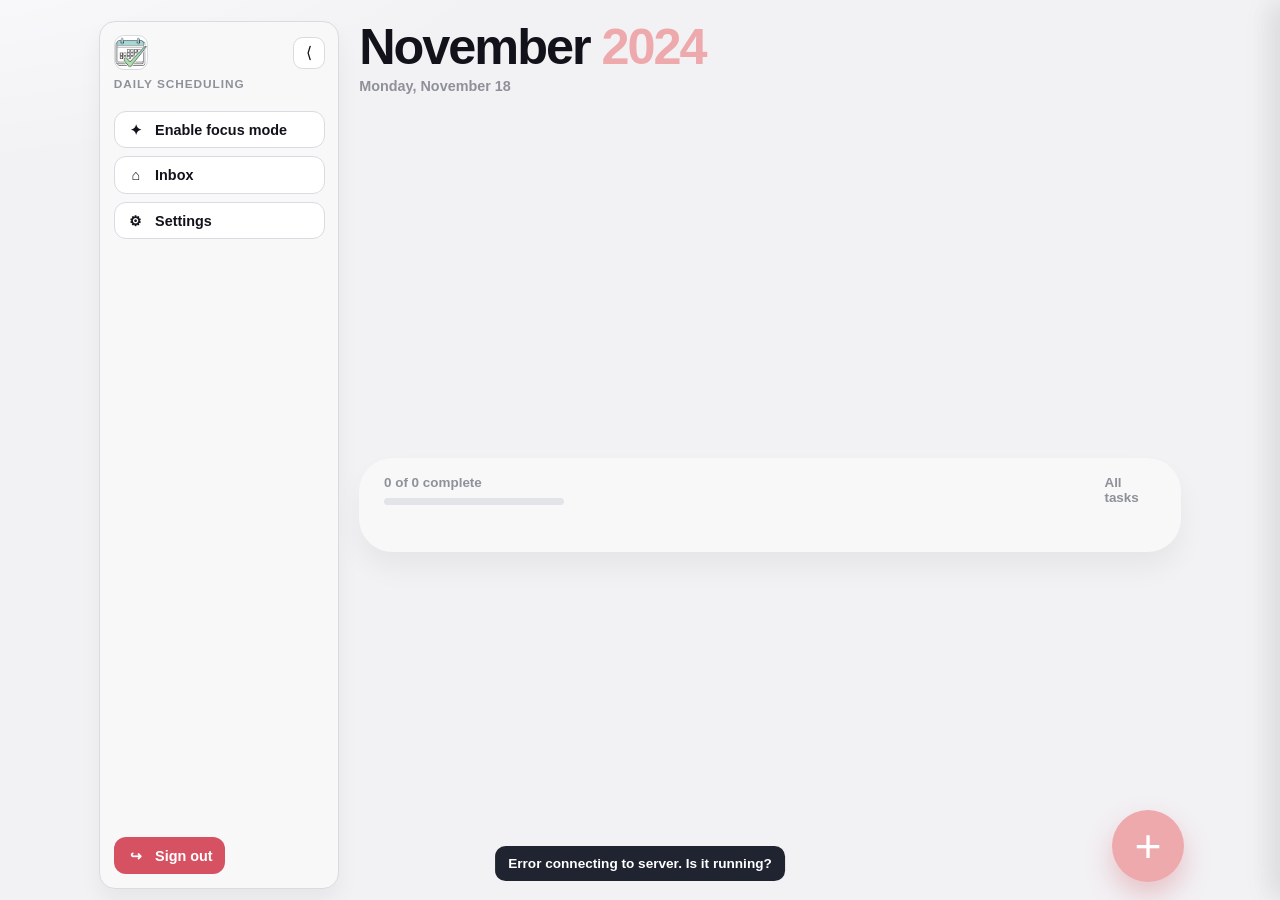
==== commit 910b652d: "removed calender icon and updated" ====
--- a/pages/index.html
+++ b/pages/index.html
@@ -27,10 +27,6 @@
           <span class="desktop-action-icon">✦</span>
           <span class="desktop-action-label">Enable focus mode</span>
         </button>
-        <button class="desktop-action" id="side-calendar" type="button" title="Calendar">
-          <span class="desktop-action-icon">☷</span>
-          <span class="desktop-action-label">Calendar</span>
-        </button>
         <button class="desktop-action" id="side-inbox" type="button" title="Inbox">
           <span class="desktop-action-icon">⌂</span>
           <span class="desktop-action-label">Inbox</span>
@@ -52,7 +48,8 @@
       <div class="title-row">
         <div>
           <h1><span id="month-name">November</span> <span id="month-year" class="accent">2024</span></h1>
-          <p class="date-caption" id="date-caption">Monday, November 18</p>
+          <button class="date-caption date-caption-btn" id="date-caption" type="button"
+            aria-label="Open calendar">Monday, November 18</button>
           <div class="auth-row">
             <button class="auth-btn" id="btn-auth" type="button">Sign in with Google</button>
             <span class="auth-user" id="auth-user"></span>
@@ -62,8 +59,6 @@
         <nav class="top-actions" aria-label="Top actions">
           <button class="top-btn" id="btn-focus" type="button" aria-label="Toggle focus mode"
             title="Focus mode">✦</button>
-          <button class="top-btn" id="btn-calendar" type="button" aria-label="Open calendar panel"
-            title="Calendar">☷</button>
           <button class="top-btn" id="btn-inbox" type="button" aria-label="Open inbox panel" title="Inbox">⌂</button>
           <button class="top-btn" id="btn-settings" type="button" aria-label="Open settings panel"
             title="Settings">⚙</button>
@@ -110,10 +105,6 @@
         <button class="mobile-menu-item" id="menu-focus" type="button">
           <span class="mobile-menu-icon" id="menu-focus-icon">✦</span>
           <span>Focus mode</span>
-        </button>
-        <button class="mobile-menu-item" id="menu-calendar" type="button">
-          <span class="mobile-menu-icon">☷</span>
-          <span>Calendar</span>
         </button>
         <button class="mobile-menu-item" id="menu-inbox" type="button">
           <span class="mobile-menu-icon">⌂</span>
--- a/css/styles.css
+++ b/css/styles.css
@@ -241,6 +241,25 @@
   font-weight: 600;
 }
 
+.date-caption-btn {
+  background: none;
+  border: 0;
+  padding: 0;
+  cursor: pointer;
+  text-align: left;
+}
+
+.date-caption-btn.active,
+.date-caption-btn:hover {
+  color: var(--text);
+}
+
+.date-caption-btn:focus-visible {
+  outline: 2px solid var(--coral);
+  outline-offset: 2px;
+  border-radius: 0.4rem;
+}
+
 .auth-row {
   display: none;
 }
